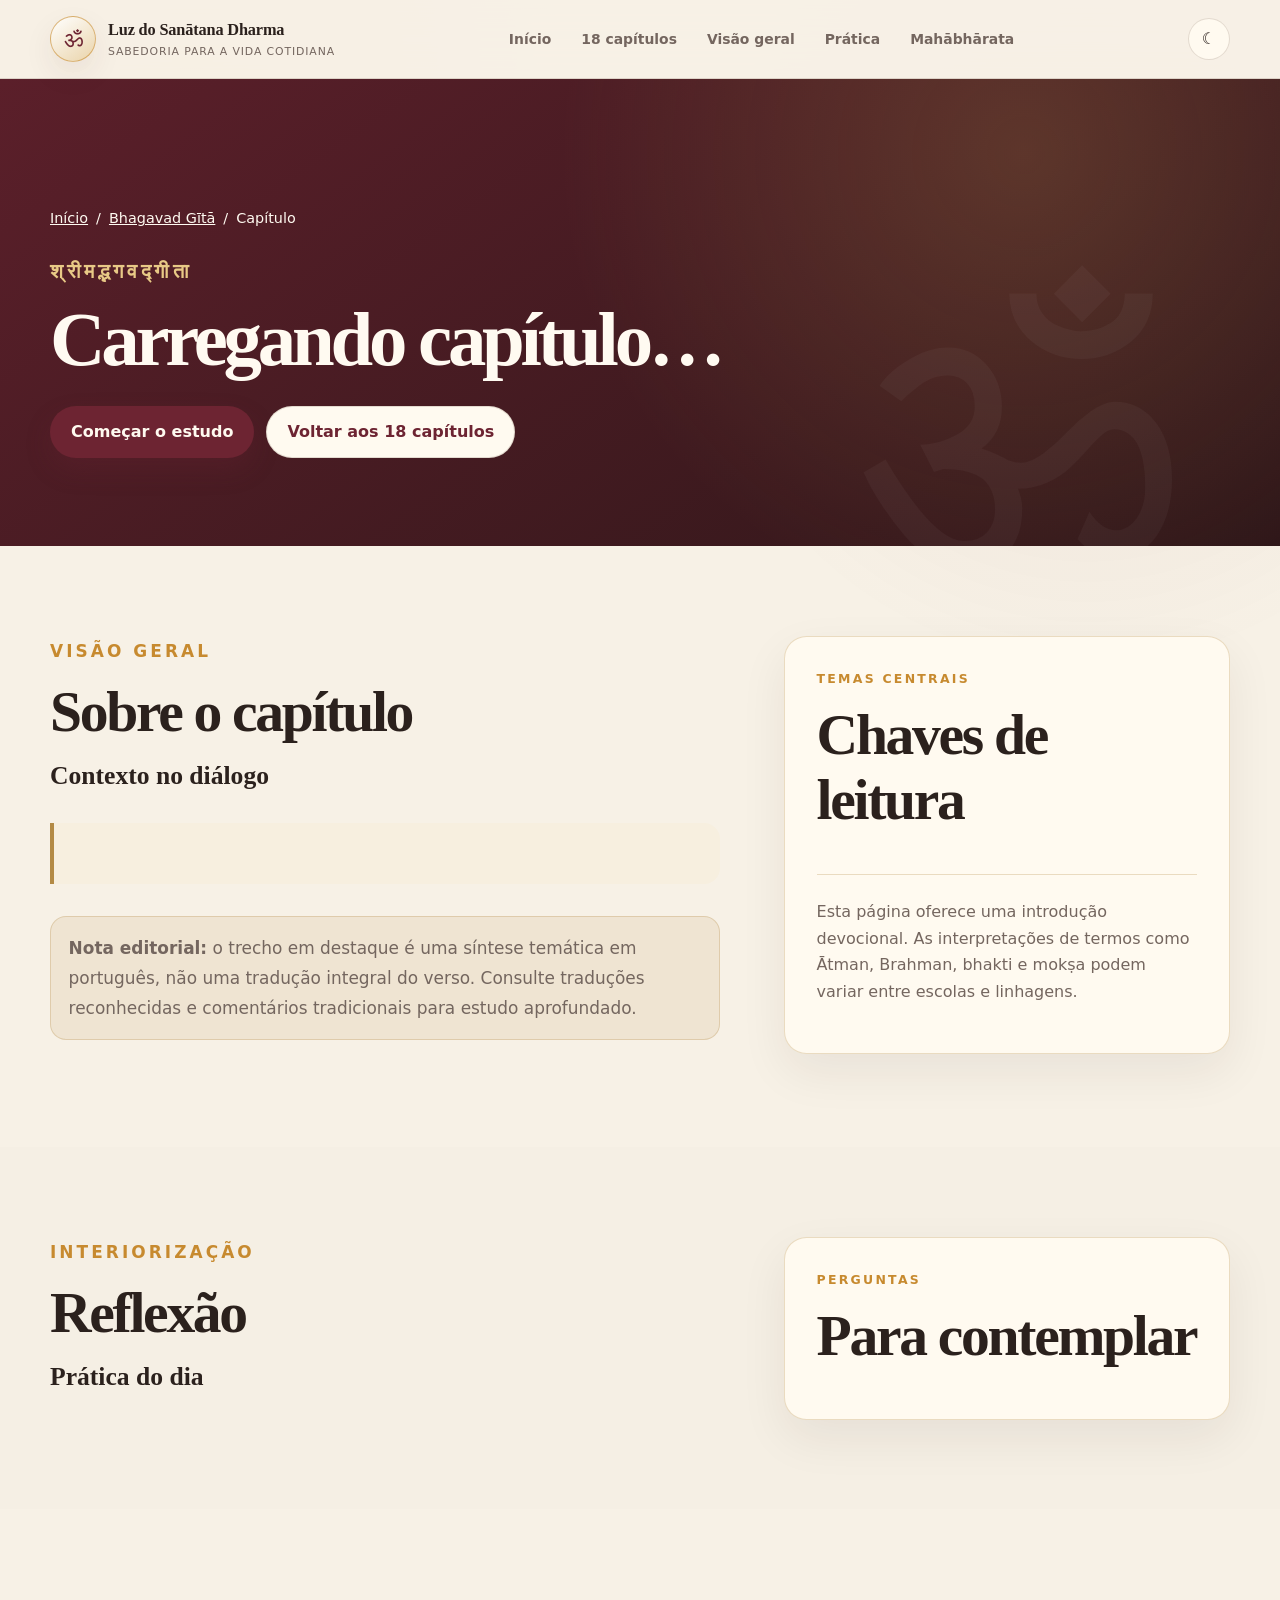
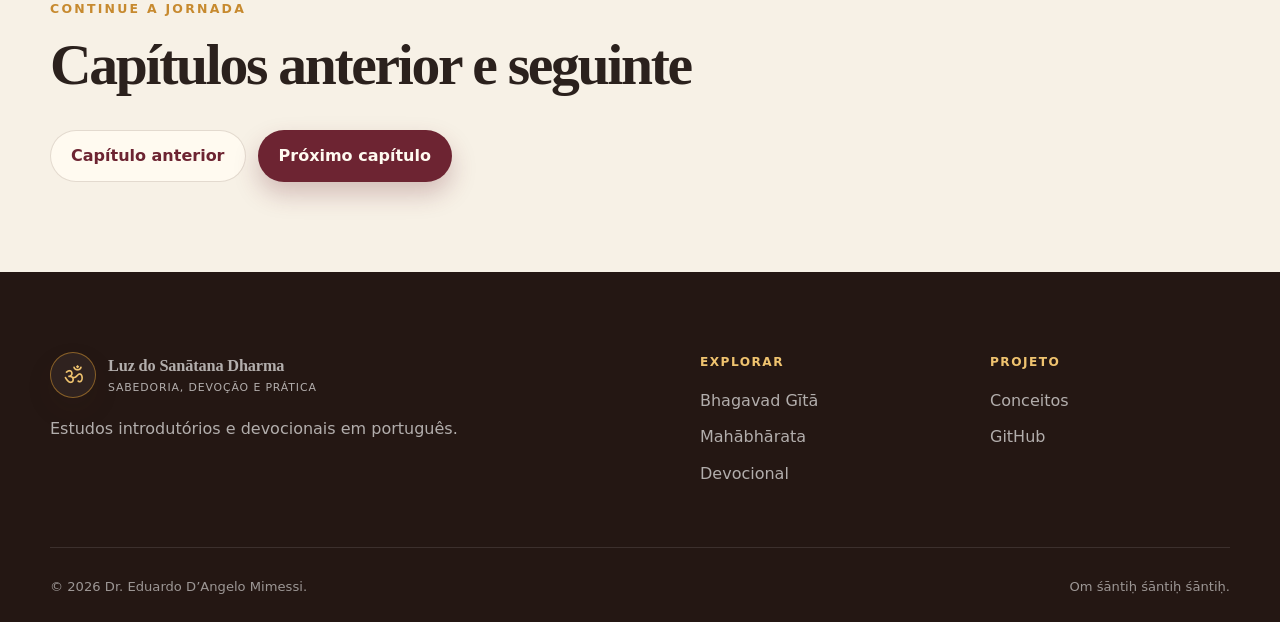
==== docs/capitulo.html @ 4e3796d5 "Criar página individual dos capítulos do Gita" ====
<!doctype html>
<html lang="pt-BR" data-theme="light">
<head>
  <meta charset="utf-8">
  <meta name="viewport" content="width=device-width, initial-scale=1">
  <meta name="theme-color" content="#5b1f2a">
  <meta name="description" content="Estudo introdutório de um capítulo do Bhagavad Gītā, com contexto, temas, reflexão e prática.">
  <meta name="author" content="Dr. Eduardo D’Angelo Mimessi">
  <meta property="og:title" content="Capítulo do Bhagavad Gītā | Luz do Sanātana Dharma">
  <meta property="og:description" content="Contexto, temas e prática devocional dos capítulos do Bhagavad Gītā.">
  <meta property="og:type" content="article">
  <meta property="og:locale" content="pt_BR">
  <title>Capítulo do Bhagavad Gītā | Luz do Sanātana Dharma</title>
  <link rel="manifest" href="manifest.webmanifest">
  <link rel="icon" href="icon.svg" type="image/svg+xml">
  <link rel="stylesheet" href="styles.css">
  <link rel="stylesheet" href="content.css">
  <script defer src="content.js"></script>
  <script defer src="chapter.js"></script>
</head>
<body>
  <a class="skip-link" href="#conteudo">Ir para o conteúdo</a>

  <header class="site-header" id="inicio">
    <div class="header-inner container">
      <a class="brand" href="index.html" aria-label="Página inicial do Luz do Sanātana Dharma">
        <span class="brand-mark" aria-hidden="true">ॐ</span>
        <span><strong>Luz do Sanātana Dharma</strong><small>sabedoria para a vida cotidiana</small></span>
      </a>
      <button class="menu-button" type="button" aria-controls="main-nav" aria-expanded="false">
        <span></span><span></span><span></span><span class="sr-only">Abrir menu</span>
      </button>
      <nav class="main-nav" id="main-nav" aria-label="Navegação principal">
        <a href="index.html">Início</a>
        <a href="gita.html">18 capítulos</a>
        <a href="#visao-geral">Visão geral</a>
        <a href="#pratica">Prática</a>
        <a href="mahabharata.html">Mahābhārata</a>
      </nav>
      <button class="theme-button" type="button" aria-label="Alternar tema claro e escuro" title="Alternar tema">
        <span class="theme-icon" aria-hidden="true">☾</span>
      </button>
    </div>
  </header>

  <main class="reader-main" id="conteudo">
    <section class="reader-hero">
      <div class="container">
        <nav class="breadcrumbs" aria-label="Caminho da página">
          <a href="index.html">Início</a><span aria-hidden="true">/</span><a href="gita.html">Bhagavad Gītā</a><span aria-hidden="true">/</span><span id="breadcrumb-chapter">Capítulo</span>
        </nav>
        <p class="eyebrow" id="chapter-sanskrit">श्रीमद्भगवद्गीता</p>
        <h1 id="chapter-title">Carregando capítulo…</h1>
        <p id="chapter-subtitle"></p>
        <div class="reader-actions">
          <a class="button button-primary" href="#visao-geral">Começar o estudo</a>
          <a class="button button-secondary" href="gita.html">Voltar aos 18 capítulos</a>
        </div>
      </div>
    </section>

    <section class="reader-section" id="visao-geral">
      <div class="container reader-intro-grid">
        <div class="reader-prose">
          <p class="eyebrow">Visão geral</p>
          <h2 id="overview-heading">Sobre o capítulo</h2>
          <p id="chapter-summary"></p>
          <h3>Contexto no diálogo</h3>
          <p id="chapter-context"></p>
          <div class="quote-panel">
            <blockquote id="chapter-verse"></blockquote>
            <p id="chapter-reference"></p>
          </div>
          <p class="notice"><strong>Nota editorial:</strong> o trecho em destaque é uma síntese temática em português, não uma tradução integral do verso. Consulte traduções reconhecidas e comentários tradicionais para estudo aprofundado.</p>
        </div>

        <aside class="fact-panel">
          <p class="eyebrow">Temas centrais</p>
          <h2>Chaves de leitura</h2>
          <div class="theme-chips" id="chapter-themes"></div>
          <hr style="border:0;border-top:1px solid var(--reader-border);margin:1.5rem 0">
          <p>Esta página oferece uma introdução devocional. As interpretações de termos como Ātman, Brahman, bhakti e mokṣa podem variar entre escolas e linhagens.</p>
        </aside>
      </div>
    </section>

    <section class="reader-section alt" id="pratica">
      <div class="container context-grid">
        <div class="reader-prose">
          <p class="eyebrow">Interiorização</p>
          <h2>Reflexão</h2>
          <p id="chapter-reflection"></p>
          <h3>Prática do dia</h3>
          <p id="chapter-practice"></p>
        </div>
        <aside class="study-note">
          <p class="eyebrow">Perguntas</p>
          <h2>Para contemplar</h2>
          <ol id="chapter-questions"></ol>
        </aside>
      </div>
    </section>

    <section class="reader-section">
      <div class="container">
        <div class="reader-heading">
          <div><p class="eyebrow">Continue a jornada</p><h2>Capítulos anterior e seguinte</h2></div>
        </div>
        <div class="reader-actions">
          <a class="button button-secondary" id="previous-chapter" href="gita.html">Capítulo anterior</a>
          <a class="button button-primary" id="next-chapter" href="gita.html">Próximo capítulo</a>
        </div>
      </div>
    </section>
  </main>

  <footer class="site-footer">
    <div class="container footer-grid">
      <div><a class="brand footer-brand" href="index.html"><span class="brand-mark" aria-hidden="true">ॐ</span><span><strong>Luz do Sanātana Dharma</strong><small>sabedoria, devoção e prática</small></span></a><p>Estudos introdutórios e devocionais em português.</p></div>
      <nav aria-label="Links do rodapé"><strong>Explorar</strong><a href="gita.html">Bhagavad Gītā</a><a href="mahabharata.html">Mahābhārata</a><a href="index.html#devocional">Devocional</a></nav>
      <nav aria-label="Informações do projeto"><strong>Projeto</strong><a href="index.html#conceitos">Conceitos</a><a href="https://github.com/edumimessi/luzdosanatanadharma" rel="noopener noreferrer">GitHub</a></nav>
    </div>
    <div class="container footer-bottom"><p>© <span id="current-year"></span> Dr. Eduardo D’Angelo Mimessi.</p><p>Om śāntiḥ śāntiḥ śāntiḥ.</p></div>
  </footer>
</body>
</html>
---- docs/styles.css ----
:root {
  --bg: #f7f1e6;
  --surface: #fffaf0;
  --surface-strong: #ffffff;
  --text: #2b211d;
  --muted: #74665f;
  --primary: #6d2432;
  --primary-dark: #451620;
  --accent: #c78a2f;
  --accent-soft: #ead4aa;
  --border: rgba(84, 49, 34, 0.16);
  --shadow: 0 24px 60px rgba(72, 37, 28, 0.12);
  --shadow-soft: 0 12px 30px rgba(72, 37, 28, 0.08);
  --radius-lg: 28px;
  --radius-md: 18px;
  --radius-sm: 12px;
  --container: 1180px;
  --serif: Georgia, "Times New Roman", serif;
  --sans: Inter, ui-sans-serif, system-ui, -apple-system, BlinkMacSystemFont, "Segoe UI", sans-serif;
}

html[data-theme="dark"] {
  --bg: #191311;
  --surface: #241b18;
  --surface-strong: #2d221e;
  --text: #f6ead8;
  --muted: #c3b3a8;
  --primary: #d18a97;
  --primary-dark: #f0bbc4;
  --accent: #e3b45f;
  --accent-soft: #493b26;
  --border: rgba(255, 239, 214, 0.13);
  --shadow: 0 24px 60px rgba(0, 0, 0, 0.35);
  --shadow-soft: 0 12px 30px rgba(0, 0, 0, 0.25);
}

* {
  box-sizing: border-box;
}

html {
  scroll-behavior: smooth;
  scroll-padding-top: 90px;
}

body {
  margin: 0;
  min-width: 320px;
  background: var(--bg);
  color: var(--text);
  font-family: var(--sans);
  line-height: 1.65;
  transition: background-color 0.25s ease, color 0.25s ease;
}

body::before {
  content: "";
  position: fixed;
  inset: 0;
  z-index: -2;
  pointer-events: none;
  background:
    radial-gradient(circle at 15% 10%, rgba(199, 138, 47, 0.09), transparent 28%),
    radial-gradient(circle at 85% 30%, rgba(109, 36, 50, 0.08), transparent 32%);
}

button,
input {
  font: inherit;
}

button,
a {
  -webkit-tap-highlight-color: transparent;
}

a {
  color: inherit;
}

img,
svg {
  display: block;
  max-width: 100%;
}

h1,
h2,
h3,
h4,
p {
  margin-top: 0;
}

h1,
h2,
h3 {
  font-family: var(--serif);
  font-weight: 600;
  line-height: 1.12;
}

h1 {
  max-width: 760px;
  margin-bottom: 24px;
  font-size: clamp(3rem, 7vw, 6.6rem);
  letter-spacing: -0.055em;
}

h1 em {
  color: var(--primary);
  font-weight: 500;
}

h2 {
  margin-bottom: 18px;
  font-size: clamp(2.2rem, 4.5vw, 4.2rem);
  letter-spacing: -0.04em;
}

h3 {
  font-size: clamp(1.35rem, 2vw, 1.8rem);
}

p {
  color: var(--muted);
}

.container {
  width: min(calc(100% - 40px), var(--container));
  margin-inline: auto;
}

.section {
  padding: 110px 0;
}

.eyebrow {
  margin-bottom: 14px;
  color: var(--accent);
  font-size: 0.78rem;
  font-weight: 800;
  letter-spacing: 0.18em;
  text-transform: uppercase;
}

.sr-only {
  position: absolute;
  width: 1px;
  height: 1px;
  padding: 0;
  margin: -1px;
  overflow: hidden;
  clip: rect(0, 0, 0, 0);
  white-space: nowrap;
  border: 0;
}

.skip-link {
  position: fixed;
  top: 12px;
  left: 12px;
  z-index: 999;
  padding: 10px 14px;
  border-radius: 8px;
  background: var(--primary-dark);
  color: white;
  transform: translateY(-160%);
  transition: transform 0.2s ease;
}

.skip-link:focus {
  transform: translateY(0);
}

.site-header {
  position: sticky;
  top: 0;
  z-index: 50;
  border-bottom: 1px solid var(--border);
  background: color-mix(in srgb, var(--bg) 88%, transparent);
  backdrop-filter: blur(18px);
}

.header-inner {
  display: grid;
  grid-template-columns: auto 1fr auto;
  align-items: center;
  gap: 28px;
  min-height: 78px;
}

.brand {
  display: inline-flex;
  align-items: center;
  gap: 12px;
  text-decoration: none;
}

.brand-mark {
  display: grid;
  place-items: center;
  width: 46px;
  height: 46px;
  border: 1px solid color-mix(in srgb, var(--accent) 60%, transparent);
  border-radius: 50%;
  background: linear-gradient(145deg, var(--surface-strong), var(--accent-soft));
  color: var(--primary);
  font-family: var(--serif);
  font-size: 1.45rem;
  box-shadow: var(--shadow-soft);
}

.brand span:last-child {
  display: grid;
}

.brand strong {
  font-family: var(--serif);
  font-size: 1.02rem;
  letter-spacing: -0.01em;
}

.brand small {
  color: var(--muted);
  font-size: 0.68rem;
  letter-spacing: 0.08em;
  text-transform: uppercase;
}

.main-nav {
  display: flex;
  justify-content: center;
  gap: 8px;
}

.main-nav a {
  padding: 8px 11px;
  border-radius: 999px;
  color: var(--muted);
  font-size: 0.87rem;
  font-weight: 700;
  text-decoration: none;
  transition: background-color 0.2s ease, color 0.2s ease;
}

.main-nav a:hover,
.main-nav a:focus-visible {
  background: var(--surface);
  color: var(--primary);
}

.theme-button,
.menu-button {
  border: 1px solid var(--border);
  background: var(--surface);
  color: var(--text);
  cursor: pointer;
}

.theme-button {
  display: grid;
  place-items: center;
  width: 42px;
  height: 42px;
  border-radius: 50%;
}

.theme-button:hover {
  border-color: var(--accent);
}

.menu-button {
  display: none;
}

.hero {
  position: relative;
  overflow: hidden;
  min-height: calc(100vh - 78px);
  padding: 90px 0 80px;
}

.hero-pattern {
  position: absolute;
  inset: 0;
  z-index: -1;
  opacity: 0.32;
  background-image:
    linear-gradient(30deg, transparent 48%, rgba(199, 138, 47, 0.13) 49%, rgba(199, 138, 47, 0.13) 51%, transparent 52%),
    linear-gradient(-30deg, transparent 48%, rgba(109, 36, 50, 0.08) 49%, rgba(109, 36, 50, 0.08) 51%, transparent 52%);
  background-size: 70px 122px;
  mask-image: linear-gradient(to bottom, black, transparent 86%);
}

.hero-grid {
  display: grid;
  grid-template-columns: minmax(0, 1.35fr) minmax(300px, 0.65fr);
  align-items: center;
  gap: clamp(50px, 8vw, 110px);
}

.hero-lead {
  max-width: 720px;
  margin-bottom: 34px;
  font-size: clamp(1.08rem, 1.8vw, 1.35rem);
}

.hero-actions {
  display: flex;
  flex-wrap: wrap;
  gap: 12px;
  margin-bottom: 34px;
}

.button {
  display: inline-flex;
  align-items: center;
  justify-content: center;
  min-height: 48px;
  padding: 12px 20px;
  border: 1px solid transparent;
  border-radius: 999px;
  font-weight: 800;
  text-decoration: none;
  cursor: pointer;
  transition: transform 0.2s ease, box-shadow 0.2s ease, background-color 0.2s ease;
}

.button:hover {
  transform: translateY(-2px);
}

.button-primary {
  background: var(--primary);
  color: #fffaf0;
  box-shadow: 0 12px 24px color-mix(in srgb, var(--primary) 25%, transparent);
}

.button-primary:hover {
  background: var(--primary-dark);
}

.button-secondary {
  border-color: var(--border);
  background: var(--surface);
  color: var(--primary);
}

.button-ghost {
  background: transparent;
  color: var(--muted);
}

.hero-principles {
  display: flex;
  flex-wrap: wrap;
  gap: 10px 24px;
  padding: 0;
  margin: 0;
  color: var(--muted);
  font-size: 0.86rem;
  font-weight: 700;
  list-style: none;
}

.hero-principles li::before {
  content: "✦";
  margin-right: 8px;
  color: var(--accent);
}

.hero-card {
  position: relative;
  padding: 42px;
  overflow: hidden;
  border: 1px solid var(--border);
  border-radius: var(--radius-lg);
  background: linear-gradient(145deg, var(--surface-strong), var(--surface));
  box-shadow: var(--shadow);
}

.hero-card::after {
  content: "";
  position: absolute;
  right: -40px;
  bottom: -40px;
  width: 170px;
  height: 170px;
  border: 1px solid var(--accent-soft);
  border-radius: 50%;
  box-shadow: 0 0 0 18px transparent, 0 0 0 19px var(--accent-soft), 0 0 0 37px transparent, 0 0 0 38px var(--accent-soft);
  opacity: 0.45;
}

.mandala {
  display: grid;
  place-items: center;
  width: 96px;
  height: 96px;
  margin-bottom: 34px;
  border: 1px solid var(--accent);
  border-radius: 50%;
  color: var(--primary);
  font-family: var(--serif);
  font-size: 2.8rem;
  box-shadow: 0 0 0 9px var(--surface), 0 0 0 10px var(--accent-soft);
}

.sanskrit {
  margin-bottom: 12px;
  color: var(--accent);
  font-family: var(--serif);
  font-size: 1.25rem;
  letter-spacing: 0.08em;
}

.hero-card blockquote {
  position: relative;
  z-index: 1;
  margin: 0 0 18px;
  font-family: var(--serif);
  font-size: clamp(1.5rem, 3vw, 2.25rem);
  line-height: 1.35;
}

.reference,
.verse-reference {
  color: var(--muted);
  font-size: 0.82rem;
  font-weight: 700;
}

.section-heading {
  display: grid;
  grid-template-columns: 1fr minmax(260px, 470px);
  align-items: end;
  gap: 40px;
  margin-bottom: 46px;
}

.section-heading h2 {
  margin-bottom: 0;
}

.section-intro {
  margin-bottom: 8px;
}

.devotional-section {
  background: var(--surface);
}

.devotional-card {
  overflow: hidden;
  border: 1px solid var(--border);
  border-radius: var(--radius-lg);
  background: var(--surface-strong);
  box-shadow: var(--shadow-soft);
}

.devotional-meta {
  display: flex;
  align-items: center;
  justify-content: space-between;
  gap: 20px;
  padding: 18px 28px;
  border-bottom: 1px solid var(--border);
  color: var(--muted);
  font-size: 0.84rem;
  font-weight: 700;
}

.tag,
.status {
  display: inline-flex;
  width: fit-content;
  padding: 6px 11px;
  border-radius: 999px;
  background: var(--accent-soft);
  color: var(--primary-dark);
  font-size: 0.72rem;
  font-weight: 800;
  letter-spacing: 0.05em;
  text-transform: uppercase;
}

.devotional-content {
  padding: clamp(28px, 5vw, 60px);
}

.devotional-kicker {
  margin-bottom: 10px;
  color: var(--accent);
  font-size: 0.78rem;
  font-weight: 800;
  letter-spacing: 0.14em;
  text-transform: uppercase;
}

.devotional-content > h3 {
  max-width: 760px;
  margin-bottom: 24px;
  font-size: clamp(2rem, 4vw, 3.6rem);
}

.devotional-content > blockquote {
  max-width: 920px;
  padding-left: 24px;
  margin: 0 0 10px;
  border-left: 3px solid var(--accent);
  color: var(--text);
  font-family: var(--serif);
  font-size: clamp(1.25rem, 2.7vw, 2rem);
  font-style: italic;
}

.devotional-grid {
  display: grid;
  grid-template-columns: repeat(2, minmax(0, 1fr));
  gap: 30px 46px;
  margin-top: 42px;
}

.devotional-grid h4 {
  margin-bottom: 8px;
  color: var(--primary);
  font-size: 0.82rem;
  letter-spacing: 0.13em;
  text-transform: uppercase;
}

.devotional-grid p {
  margin-bottom: 0;
}

.devotional-actions {
  display: flex;
  gap: 10px;
  padding: 20px 28px;
  border-top: 1px solid var(--border);
  background: color-mix(in srgb, var(--surface) 75%, transparent);
}

.epic-section {
  position: relative;
  overflow: hidden;
}

.epic-grid {
  display: grid;
  grid-template-columns: minmax(0, 0.85fr) minmax(0, 1.15fr);
  gap: clamp(50px, 8vw, 110px);
}

.epic-copy {
  position: sticky;
  top: 120px;
  align-self: start;
}

.text-link {
  display: inline-flex;
  gap: 10px;
  color: var(--primary);
  font-weight: 800;
  text-decoration: none;
}

.epic-timeline {
  display: grid;
  gap: 16px;
}

.epic-timeline article {
  display: grid;
  grid-template-columns: 68px 1fr;
  gap: 20px;
  padding: 28px;
  border: 1px solid var(--border);
  border-radius: var(--radius-md);
  background: var(--surface);
  box-shadow: var(--shadow-soft);
}

.epic-timeline article > span {
  color: var(--accent);
  font-family: var(--serif);
  font-size: 2rem;
}

.epic-timeline h3 {
  margin-bottom: 6px;
}

.epic-timeline p {
  margin-bottom: 0;
}

.library-section {
  background: var(--primary-dark);
  color: #fff8ec;
}

.library-section .eyebrow,
.library-section h2 {
  color: #fff8ec;
}

.library-section .eyebrow {
  color: #efc36f;
}

.search-field {
  display: flex;
  align-items: center;
  gap: 10px;
  min-height: 50px;
  padding: 0 18px;
  border: 1px solid rgba(255,255,255,0.18);
  border-radius: 999px;
  background: rgba(255,255,255,0.08);
}

.search-field input {
  width: 100%;
  border: 0;
  outline: 0;
  background: transparent;
  color: white;
}

.search-field input::placeholder {
  color: rgba(255,255,255,0.65);
}

.library-grid {
  display: grid;
  grid-template-columns: repeat(3, minmax(0, 1fr));
  gap: 18px;
}

.library-card {
  display: flex;
  flex-direction: column;
  min-height: 340px;
  padding: 28px;
  border: 1px solid rgba(255,255,255,0.14);
  border-radius: var(--radius-md);
  background: rgba(255,255,255,0.07);
  transition: transform 0.22s ease, background-color 0.22s ease;
}

.library-card:hover {
  transform: translateY(-5px);
  background: rgba(255,255,255,0.11);
}

.library-card[hidden] {
  display: none;
}

.card-symbol {
  display: grid;
  place-items: center;
  width: 66px;
  height: 66px;
  margin-bottom: 26px;
  border: 1px solid rgba(239,195,111,0.45);
  border-radius: 50%;
  color: #efc36f;
  font-family: var(--serif);
  font-size: 1.4rem;
}

.card-label {
  margin-bottom: 8px;
  color: #efc36f;
  font-size: 0.72rem;
  font-weight: 800;
  letter-spacing: 0.12em;
  text-transform: uppercase;
}

.library-card h3 {
  margin-bottom: 12px;
  color: white;
}

.library-card p:not(.card-label) {
  color: rgba(255,255,255,0.73);
}

.library-card .status {
  margin-top: auto;
  background: rgba(239,195,111,0.16);
  color: #f2d59b;
}

.empty-state {
  padding: 28px;
  color: rgba(255,255,255,0.75);
  text-align: center;
}

.paths-grid {
  display: grid;
  grid-template-columns: repeat(4, minmax(0, 1fr));
  gap: 16px;
}

.paths-grid article {
  padding: 28px;
  border-top: 2px solid var(--accent);
  border-radius: 0 0 var(--radius-md) var(--radius-md);
  background: var(--surface);
}

.paths-grid span {
  color: var(--accent);
  font-family: var(--serif);
  font-size: 1.4rem;
}

.paths-grid h3 {
  margin: 32px 0 10px;
}

.paths-grid p {
  margin-bottom: 0;
}

.concepts-section {
  background: var(--surface);
}

.concepts-layout {
  display: grid;
  grid-template-columns: minmax(260px, 0.7fr) minmax(0, 1.3fr);
  gap: clamp(50px, 9vw, 120px);
}

.concepts-intro {
  align-self: start;
}

.accordion {
  border-top: 1px solid var(--border);
}

.accordion-item {
  border-bottom: 1px solid var(--border);
}

.accordion-item button {
  display: flex;
  align-items: center;
  justify-content: space-between;
  width: 100%;
  padding: 22px 0;
  border: 0;
  background: transparent;
  color: var(--text);
  text-align: left;
  cursor: pointer;
}

.accordion-item button > span:first-child {
  display: grid;
  gap: 2px;
}

.accordion-item strong {
  font-family: var(--serif);
  font-size: 1.3rem;
}

.accordion-item small {
  color: var(--muted);
}

.accordion-item button > span:last-child {
  color: var(--accent);
  font-size: 1.5rem;
}

.accordion-panel {
  max-width: 720px;
  padding: 0 0 24px;
}

.accordion-panel p {
  margin-bottom: 0;
}

.about-section {
  padding-top: 80px;
}

.about-card {
  display: grid;
  grid-template-columns: 0.85fr 1.15fr;
  gap: 60px;
  padding: clamp(30px, 6vw, 70px);
  border: 1px solid var(--border);
  border-radius: var(--radius-lg);
  background: linear-gradient(145deg, var(--surface-strong), var(--surface));
  box-shadow: var(--shadow-soft);
}

.about-card h2 {
  margin-bottom: 0;
}

.about-card p:last-child {
  margin-bottom: 0;
}

.site-footer {
  padding: 80px 0 24px;
  background: #241713;
  color: #f8ecdc;
}

.footer-grid {
  display: grid;
  grid-template-columns: 1.5fr 0.6fr 0.6fr;
  gap: 50px;
}

.footer-brand {
  margin-bottom: 18px;
}

.footer-brand .brand-mark {
  background: rgba(255,255,255,0.05);
  color: #efc36f;
}

.footer-grid p,
.footer-grid a,
.footer-brand small {
  color: rgba(255,255,255,0.65);
}

.footer-grid nav {
  display: grid;
  align-content: start;
  gap: 10px;
}

.footer-grid nav strong {
  margin-bottom: 6px;
  color: #efc36f;
  font-size: 0.76rem;
  letter-spacing: 0.12em;
  text-transform: uppercase;
}

.footer-grid nav a {
  text-decoration: none;
}

.footer-grid nav a:hover {
  color: white;
}

.footer-bottom {
  display: flex;
  justify-content: space-between;
  gap: 30px;
  padding-top: 28px;
  margin-top: 60px;
  border-top: 1px solid rgba(255,255,255,0.11);
}

.footer-bottom p {
  margin-bottom: 0;
  color: rgba(255,255,255,0.55);
  font-size: 0.82rem;
}

.toast {
  position: fixed;
  right: 22px;
  bottom: 22px;
  z-index: 100;
  max-width: min(360px, calc(100% - 44px));
  padding: 13px 18px;
  border-radius: 999px;
  background: var(--primary-dark);
  color: white;
  font-size: 0.86rem;
  font-weight: 700;
  box-shadow: var(--shadow);
  opacity: 0;
  transform: translateY(14px);
  pointer-events: none;
  transition: opacity 0.22s ease, transform 0.22s ease;
}

.toast.is-visible {
  opacity: 1;
  transform: translateY(0);
}

:focus-visible {
  outline: 3px solid var(--accent);
  outline-offset: 3px;
}

@media (max-width: 980px) {
  .header-inner {
    grid-template-columns: auto auto 1fr;
  }

  .menu-button {
    display: grid;
    gap: 4px;
    width: 42px;
    height: 42px;
    place-content: center;
    border-radius: 50%;
    order: 2;
  }

  .menu-button span:not(.sr-only) {
    display: block;
    width: 18px;
    height: 2px;
    border-radius: 99px;
    background: currentColor;
  }

  .main-nav {
    position: absolute;
    top: calc(100% + 1px);
    right: 20px;
    left: 20px;
    display: none;
    flex-direction: column;
    padding: 12px;
    border: 1px solid var(--border);
    border-radius: var(--radius-md);
    background: var(--surface-strong);
    box-shadow: var(--shadow);
  }

  .main-nav.is-open {
    display: flex;
  }

  .main-nav a {
    padding: 12px 14px;
  }

  .theme-button {
    justify-self: end;
    order: 3;
  }

  .hero-grid,
  .epic-grid,
  .concepts-layout,
  .about-card {
    grid-template-columns: 1fr;
  }

  .hero {
    min-height: auto;
  }

  .hero-card {
    max-width: 620px;
  }

  .epic-copy {
    position: static;
  }

  .library-grid {
    grid-template-columns: repeat(2, minmax(0, 1fr));
  }

  .paths-grid {
    grid-template-columns: repeat(2, minmax(0, 1fr));
  }
}

@media (max-width: 700px) {
  .container {
    width: min(calc(100% - 28px), var(--container));
  }

  .section {
    padding: 78px 0;
  }

  .header-inner {
    gap: 10px;
  }

  .brand strong {
    font-size: 0.88rem;
  }

  .brand small {
    display: none;
  }

  .brand-mark {
    width: 40px;
    height: 40px;
  }

  .hero {
    padding-top: 64px;
  }

  h1 {
    font-size: clamp(2.8rem, 14vw, 4.4rem);
  }

  .hero-card {
    padding: 30px;
  }

  .section-heading {
    grid-template-columns: 1fr;
    align-items: start;
    gap: 18px;
  }

  .devotional-meta,
  .devotional-actions {
    align-items: flex-start;
    flex-direction: column;
  }

  .devotional-grid,
  .library-grid,
  .paths-grid,
  .footer-grid {
    grid-template-columns: 1fr;
  }

  .epic-timeline article {
    grid-template-columns: 48px 1fr;
    padding: 22px;
  }

  .library-card {
    min-height: 300px;
  }

  .about-card {
    gap: 24px;
  }

  .footer-bottom {
    flex-direction: column;
    gap: 8px;
  }
}

@media (prefers-reduced-motion: reduce) {
  *,
  *::before,
  *::after {
    scroll-behavior: auto !important;
    transition-duration: 0.01ms !important;
    animation-duration: 0.01ms !important;
    animation-iteration-count: 1 !important;
  }
}
---- docs/content.css ----
:root {
  --reader-border: color-mix(in srgb, var(--gold, #b38a45) 28%, transparent);
}

.reader-main {
  min-height: 70vh;
}

.reader-hero {
  position: relative;
  overflow: hidden;
  padding: clamp(5.5rem, 10vw, 8.5rem) 0 clamp(3.5rem, 7vw, 5.5rem);
  background:
    radial-gradient(circle at 80% 16%, rgba(191, 151, 82, .22), transparent 29rem),
    linear-gradient(145deg, var(--wine, #5b1f2a), #2f1719);
  color: #fffaf1;
}

.reader-hero::after {
  content: "ॐ";
  position: absolute;
  right: clamp(1rem, 8vw, 8rem);
  bottom: -5rem;
  font-size: clamp(13rem, 30vw, 26rem);
  line-height: 1;
  color: rgba(255, 255, 255, .035);
  pointer-events: none;
}

.reader-hero .eyebrow,
.reader-hero .reference {
  color: #e8c986;
}

.reader-hero h1 {
  max-width: 920px;
  margin: .55rem 0 1rem;
  font-size: clamp(2.55rem, 6vw, 5.25rem);
  line-height: .98;
}

.reader-hero p {
  max-width: 760px;
  font-size: clamp(1.03rem, 2vw, 1.25rem);
  color: rgba(255, 250, 241, .84);
}

.breadcrumbs {
  display: flex;
  flex-wrap: wrap;
  gap: .5rem;
  align-items: center;
  margin-bottom: 1.5rem;
  font-size: .9rem;
}

.breadcrumbs a {
  color: inherit;
}

.reader-actions {
  display: flex;
  flex-wrap: wrap;
  gap: .75rem;
  margin-top: 1.8rem;
}

.reader-section {
  padding: clamp(3.5rem, 7vw, 6.5rem) 0;
}

.reader-section.alt {
  background: var(--surface-soft, #f5efe4);
}

.reader-intro-grid,
.context-grid {
  display: grid;
  grid-template-columns: minmax(0, 1.2fr) minmax(260px, .8fr);
  gap: clamp(2rem, 5vw, 5rem);
  align-items: start;
}

.reader-prose {
  max-width: 780px;
}

.reader-prose h2,
.reader-prose h3 {
  margin-top: 0;
}

.reader-prose p {
  font-size: 1.06rem;
  line-height: 1.78;
}

.fact-panel,
.study-note,
.chapter-card,
.parva-card,
.character-card,
.principle-card {
  border: 1px solid var(--reader-border);
  background: var(--surface, #fffaf1);
  box-shadow: 0 18px 48px rgba(47, 23, 25, .07);
}

.fact-panel,
.study-note {
  padding: clamp(1.4rem, 3vw, 2rem);
  border-radius: 1.4rem;
}

.fact-list {
  display: grid;
  gap: 1rem;
  margin: 1.2rem 0 0;
}

.fact-list div {
  display: grid;
  grid-template-columns: 8.5rem 1fr;
  gap: 1rem;
  padding-bottom: 1rem;
  border-bottom: 1px solid var(--reader-border);
}

.fact-list div:last-child {
  border-bottom: 0;
  padding-bottom: 0;
}

.fact-list dt {
  font-weight: 750;
}

.fact-list dd {
  margin: 0;
  color: var(--text-soft, #655a55);
}

.reader-heading {
  display: flex;
  justify-content: space-between;
  gap: 2rem;
  align-items: end;
  margin-bottom: 2rem;
}

.reader-heading > div {
  max-width: 720px;
}

.reader-heading h2 {
  margin: .35rem 0 0;
}

.reader-filter {
  min-width: min(100%, 310px);
}

.reader-filter input {
  width: 100%;
  padding: .95rem 1.05rem;
  border: 1px solid var(--reader-border);
  border-radius: 999px;
  background: var(--surface, #fffaf1);
  color: inherit;
  font: inherit;
}

.chapter-grid {
  display: grid;
  grid-template-columns: repeat(auto-fit, minmax(270px, 1fr));
  gap: 1rem;
}

.chapter-card,
.parva-card {
  position: relative;
  padding: 1.4rem;
  border-radius: 1.25rem;
  transition: transform .2s ease, box-shadow .2s ease;
}

.chapter-card:hover,
.parva-card:hover {
  transform: translateY(-3px);
  box-shadow: 0 22px 54px rgba(47, 23, 25, .12);
}

.chapter-number,
.parva-number {
  display: inline-flex;
  align-items: center;
  justify-content: center;
  width: 2.3rem;
  height: 2.3rem;
  border-radius: 50%;
  background: var(--wine, #5b1f2a);
  color: #fffaf1;
  font-weight: 800;
  font-size: .85rem;
}

.chapter-card h3,
.parva-card h3 {
  margin: 1rem 0 .3rem;
  font-size: 1.18rem;
}

.chapter-card .sanskrit-name,
.parva-card .sanskrit-name {
  margin: 0 0 .8rem;
  color: var(--gold-dark, #8e6a2e);
  font-weight: 650;
}

.chapter-card p:last-child,
.parva-card p:last-child {
  margin-bottom: 0;
  color: var(--text-soft, #655a55);
}

.theme-chips {
  display: flex;
  flex-wrap: wrap;
  gap: .55rem;
  margin-top: 1rem;
}

.theme-chips span {
  padding: .35rem .7rem;
  border-radius: 999px;
  background: color-mix(in srgb, var(--gold, #b38a45) 13%, transparent);
  font-size: .78rem;
  font-weight: 700;
}

.principles-grid,
.characters-grid {
  display: grid;
  grid-template-columns: repeat(auto-fit, minmax(230px, 1fr));
  gap: 1rem;
}

.principle-card,
.character-card {
  padding: 1.4rem;
  border-radius: 1.25rem;
}

.principle-card h3,
.character-card h3 {
  margin-top: .2rem;
}

.character-card .role {
  color: var(--gold-dark, #8e6a2e);
  font-size: .82rem;
  font-weight: 800;
  text-transform: uppercase;
  letter-spacing: .08em;
}

.quote-panel {
  margin: 2rem 0;
  padding: 1.5rem 1.7rem;
  border-left: 4px solid var(--gold, #b38a45);
  border-radius: 0 1rem 1rem 0;
  background: color-mix(in srgb, var(--gold, #b38a45) 10%, var(--surface, #fffaf1));
}

.quote-panel blockquote {
  margin: 0;
  font-family: Georgia, serif;
  font-size: clamp(1.25rem, 2.4vw, 1.75rem);
  line-height: 1.45;
}

.quote-panel p {
  margin: .8rem 0 0;
  color: var(--text-soft, #655a55);
}

.study-steps {
  display: grid;
  gap: .8rem;
  counter-reset: study-step;
  padding: 0;
  list-style: none;
}

.study-steps li {
  counter-increment: study-step;
  display: grid;
  grid-template-columns: 2.3rem 1fr;
  gap: .9rem;
  align-items: start;
}

.study-steps li::before {
  content: counter(study-step);
  display: grid;
  place-items: center;
  width: 2.3rem;
  height: 2.3rem;
  border-radius: 50%;
  background: var(--wine, #5b1f2a);
  color: white;
  font-weight: 800;
}

.notice {
  padding: 1rem 1.1rem;
  border-radius: 1rem;
  background: color-mix(in srgb, var(--gold, #b38a45) 12%, transparent);
  border: 1px solid var(--reader-border);
}

.back-top {
  display: inline-flex;
  margin-top: 2rem;
}

[hidden] {
  display: none !important;
}

@media (max-width: 760px) {
  .reader-intro-grid,
  .context-grid {
    grid-template-columns: 1fr;
  }

  .reader-heading {
    align-items: stretch;
    flex-direction: column;
  }

  .reader-filter {
    min-width: 100%;
  }

  .fact-list div {
    grid-template-columns: 1fr;
    gap: .25rem;
  }
}
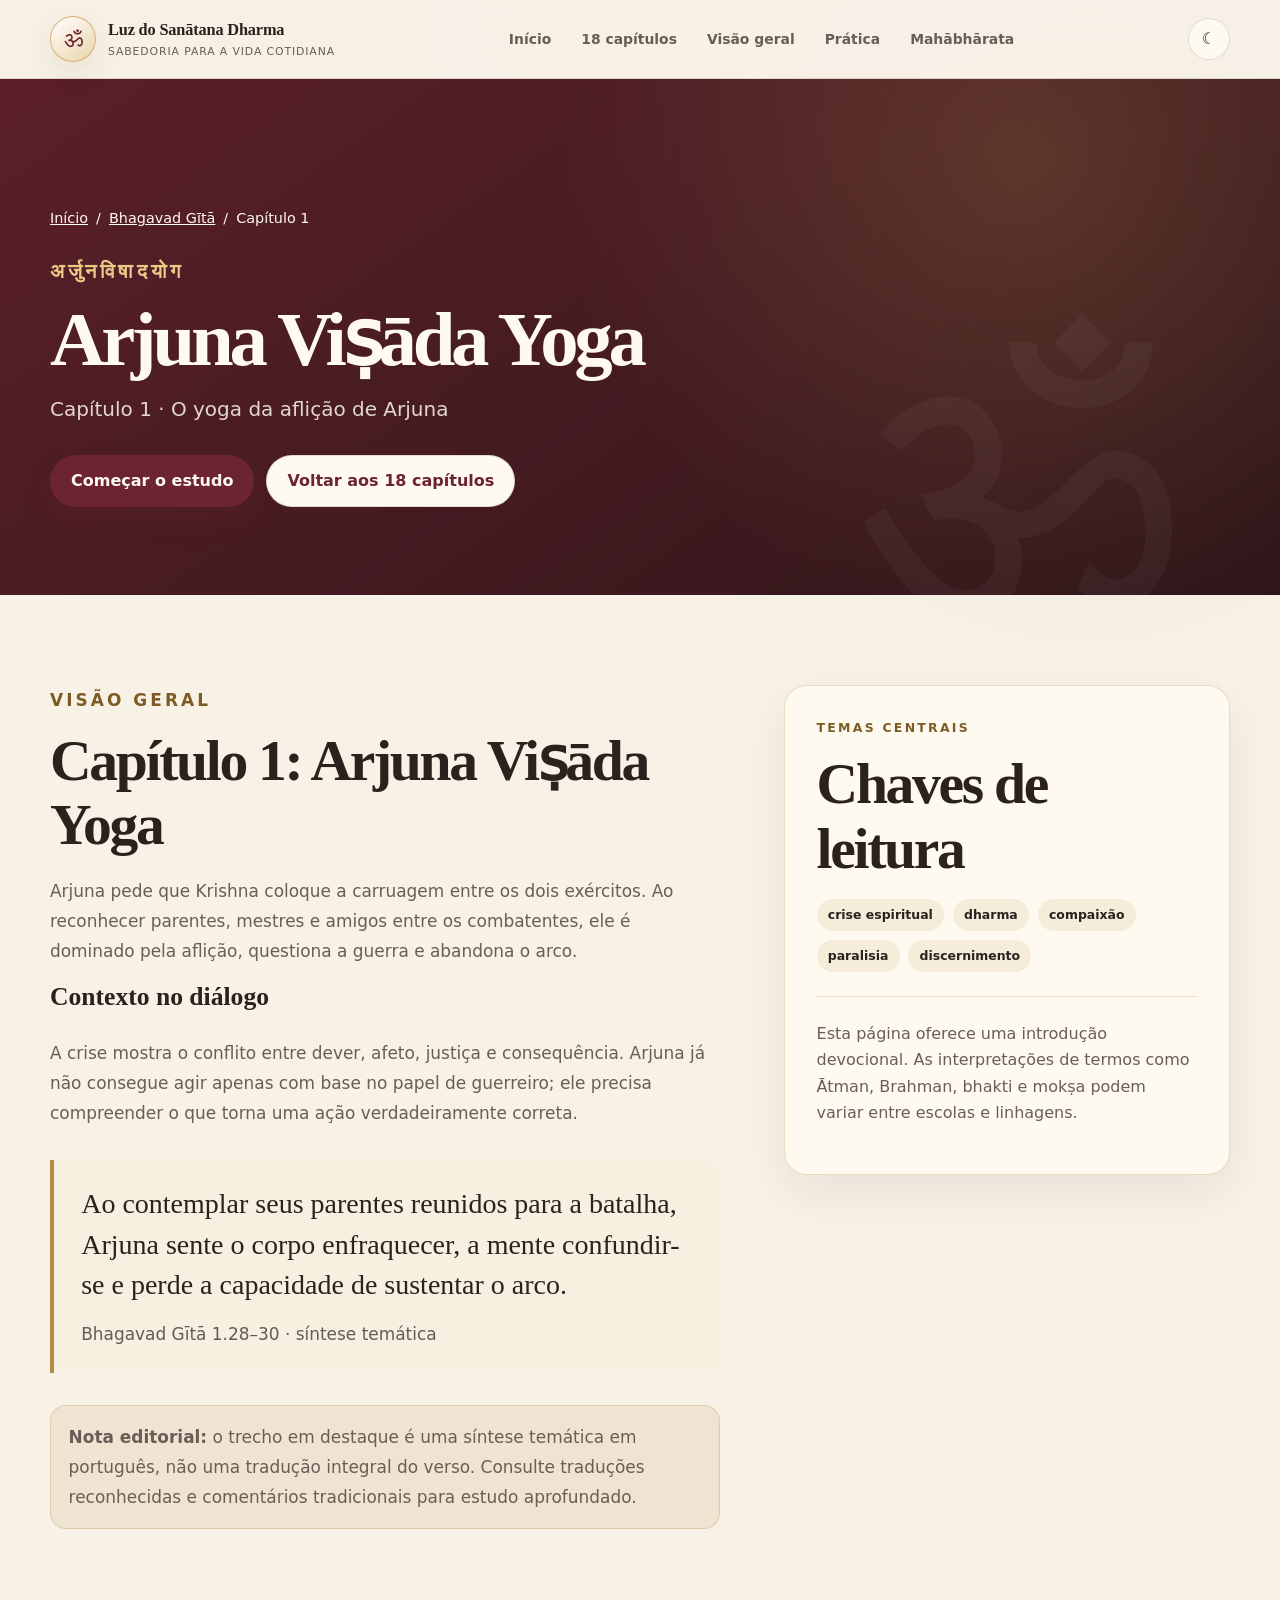
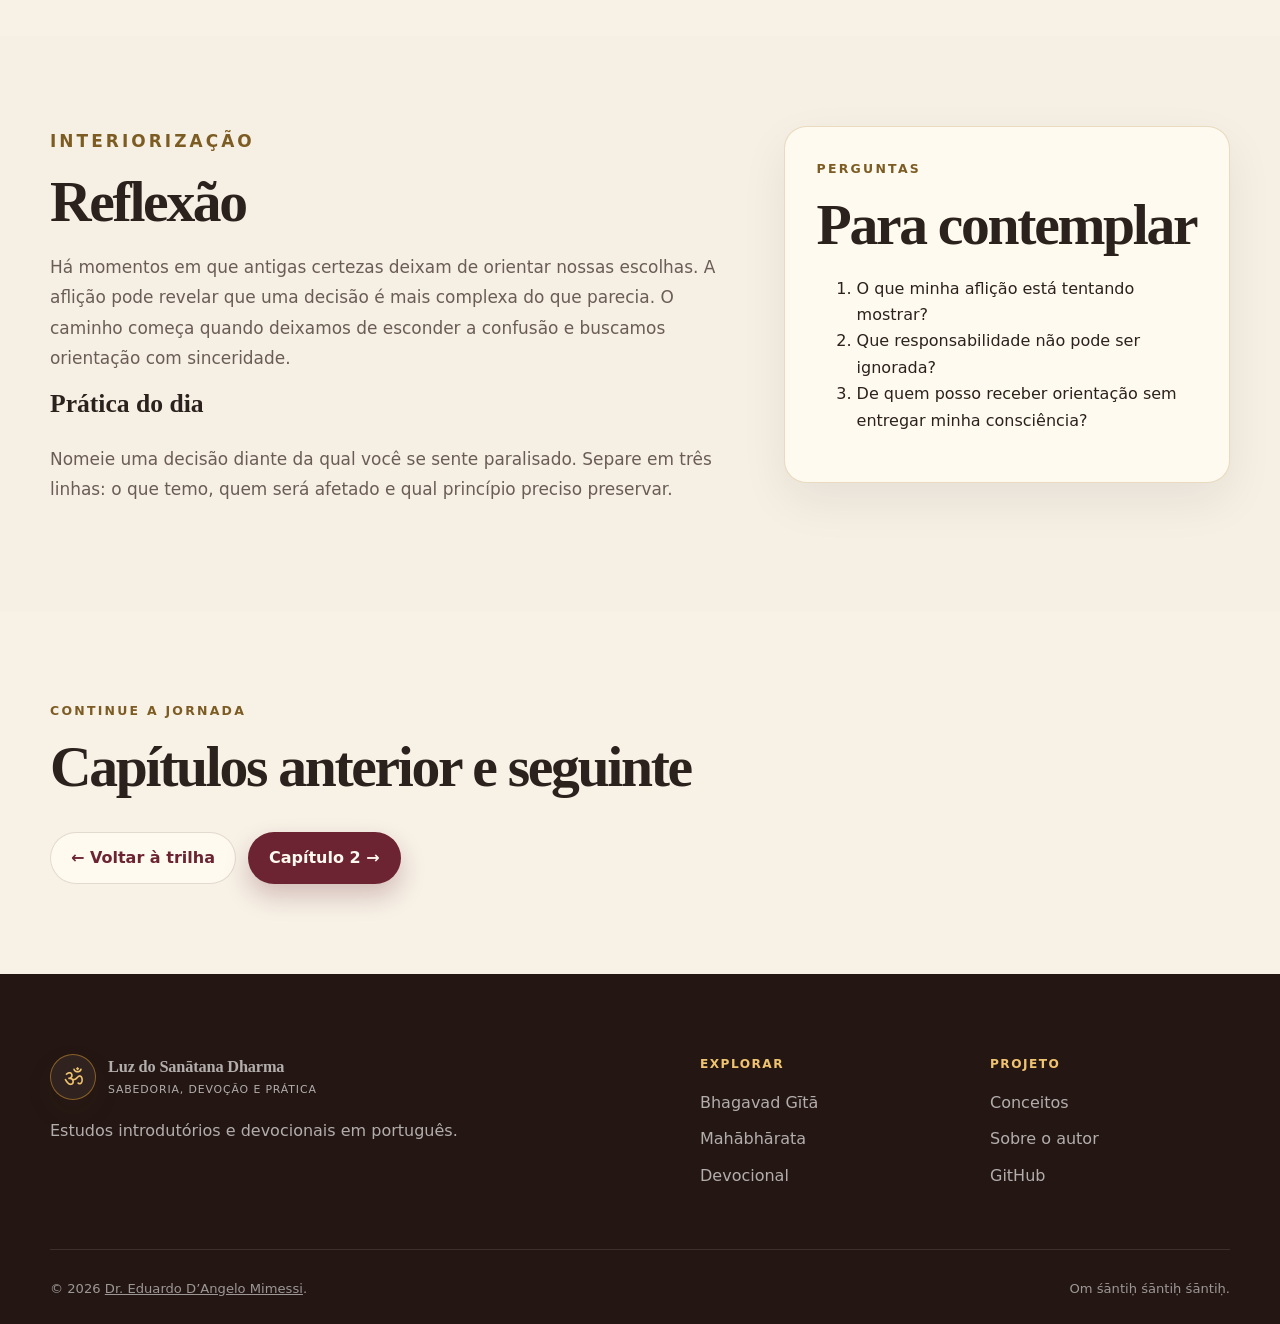
==== commit 34f76d5a: "Acrescenta a página "Sobre o autor" Cria docs/autor.html com o perfil do autor, a declaração de que " ====
--- a/docs/capitulo.html
+++ b/docs/capitulo.html
@@ -118,9 +118,9 @@
     <div class="container footer-grid">
       <div><a class="brand footer-brand" href="index.html"><span class="brand-mark" aria-hidden="true">ॐ</span><span><strong>Luz do Sanātana Dharma</strong><small>sabedoria, devoção e prática</small></span></a><p>Estudos introdutórios e devocionais em português.</p></div>
       <nav aria-label="Links do rodapé"><strong>Explorar</strong><a href="gita.html">Bhagavad Gītā</a><a href="mahabharata.html">Mahābhārata</a><a href="index.html#devocional">Devocional</a></nav>
-      <nav aria-label="Informações do projeto"><strong>Projeto</strong><a href="index.html#conceitos">Conceitos</a><a href="https://github.com/edumimessi/luzdosanatanadharma" rel="noopener noreferrer">GitHub</a></nav>
+      <nav aria-label="Informações do projeto"><strong>Projeto</strong><a href="index.html#conceitos">Conceitos</a><a href="autor.html">Sobre o autor</a><a href="https://github.com/edumimessi/luzdosanatanadharma" rel="noopener noreferrer">GitHub</a></nav>
     </div>
-    <div class="container footer-bottom"><p>© <span id="current-year"></span> Dr. Eduardo D’Angelo Mimessi.</p><p>Om śāntiḥ śāntiḥ śāntiḥ.</p></div>
+    <div class="container footer-bottom"><p>© <span id="current-year"></span> <a href="autor.html">Dr. Eduardo D’Angelo Mimessi</a>.</p><p>Om śāntiḥ śāntiḥ śāntiḥ.</p></div>
   </footer>
 </body>
 </html>
--- a/docs/styles.css
+++ b/docs/styles.css
@@ -1,9 +1,14 @@
 :root {
   --bg: #f7f1e6;
   --surface: #fffaf0;
+  --surface-soft: #f5efe4;
   --surface-strong: #ffffff;
+  --text-soft: #655a55;
+  --gold-dark: #7d5c24;
+  --on-primary: #fffaf0;
+  --surface-deep: #451620;
   --text: #2b211d;
-  --muted: #74665f;
+  --muted: #6b5d56;
   --primary: #6d2432;
   --primary-dark: #451620;
   --accent: #c78a2f;
@@ -22,7 +27,12 @@
 html[data-theme="dark"] {
   --bg: #191311;
   --surface: #241b18;
+  --surface-soft: #201815;
   --surface-strong: #2d221e;
+  --text-soft: #c3b3a8;
+  --gold-dark: #e3b45f;
+  --on-primary: #241b18;
+  --surface-deep: #3a171e;
   --text: #f6ead8;
   --muted: #c3b3a8;
   --primary: #d18a97;
@@ -137,7 +147,7 @@
 
 .eyebrow {
   margin-bottom: 14px;
-  color: var(--accent);
+  color: var(--gold-dark);
   font-size: 0.78rem;
   font-weight: 800;
   letter-spacing: 0.18em;
@@ -163,8 +173,8 @@
   z-index: 999;
   padding: 10px 14px;
   border-radius: 8px;
-  background: var(--primary-dark);
-  color: white;
+  background: var(--surface-deep);
+  color: #fff8ec;
   transform: translateY(-160%);
   transition: transform 0.2s ease;
 }
@@ -333,7 +343,7 @@
 
 .button-primary {
   background: var(--primary);
-  color: #fffaf0;
+  color: var(--on-primary);
   box-shadow: 0 12px 24px color-mix(in srgb, var(--primary) 25%, transparent);
 }
 
@@ -491,7 +501,7 @@
 
 .devotional-kicker {
   margin-bottom: 10px;
-  color: var(--accent);
+  color: var(--gold-dark);
   font-size: 0.78rem;
   font-weight: 800;
   letter-spacing: 0.14em;
@@ -584,7 +594,7 @@
 }
 
 .epic-timeline article > span {
-  color: var(--accent);
+  color: var(--gold-dark);
   font-family: var(--serif);
   font-size: 2rem;
 }
@@ -598,7 +608,7 @@
 }
 
 .library-section {
-  background: var(--primary-dark);
+  background: var(--surface-deep);
   color: #fff8ec;
 }
 
@@ -717,7 +727,7 @@
 }
 
 .paths-grid span {
-  color: var(--accent);
+  color: var(--gold-dark);
   font-family: var(--serif);
   font-size: 1.4rem;
 }
@@ -888,8 +898,8 @@
   max-width: min(360px, calc(100% - 44px));
   padding: 13px 18px;
   border-radius: 999px;
-  background: var(--primary-dark);
-  color: white;
+  background: var(--surface-deep);
+  color: #fff8ec;
   font-size: 0.86rem;
   font-weight: 700;
   box-shadow: var(--shadow);
